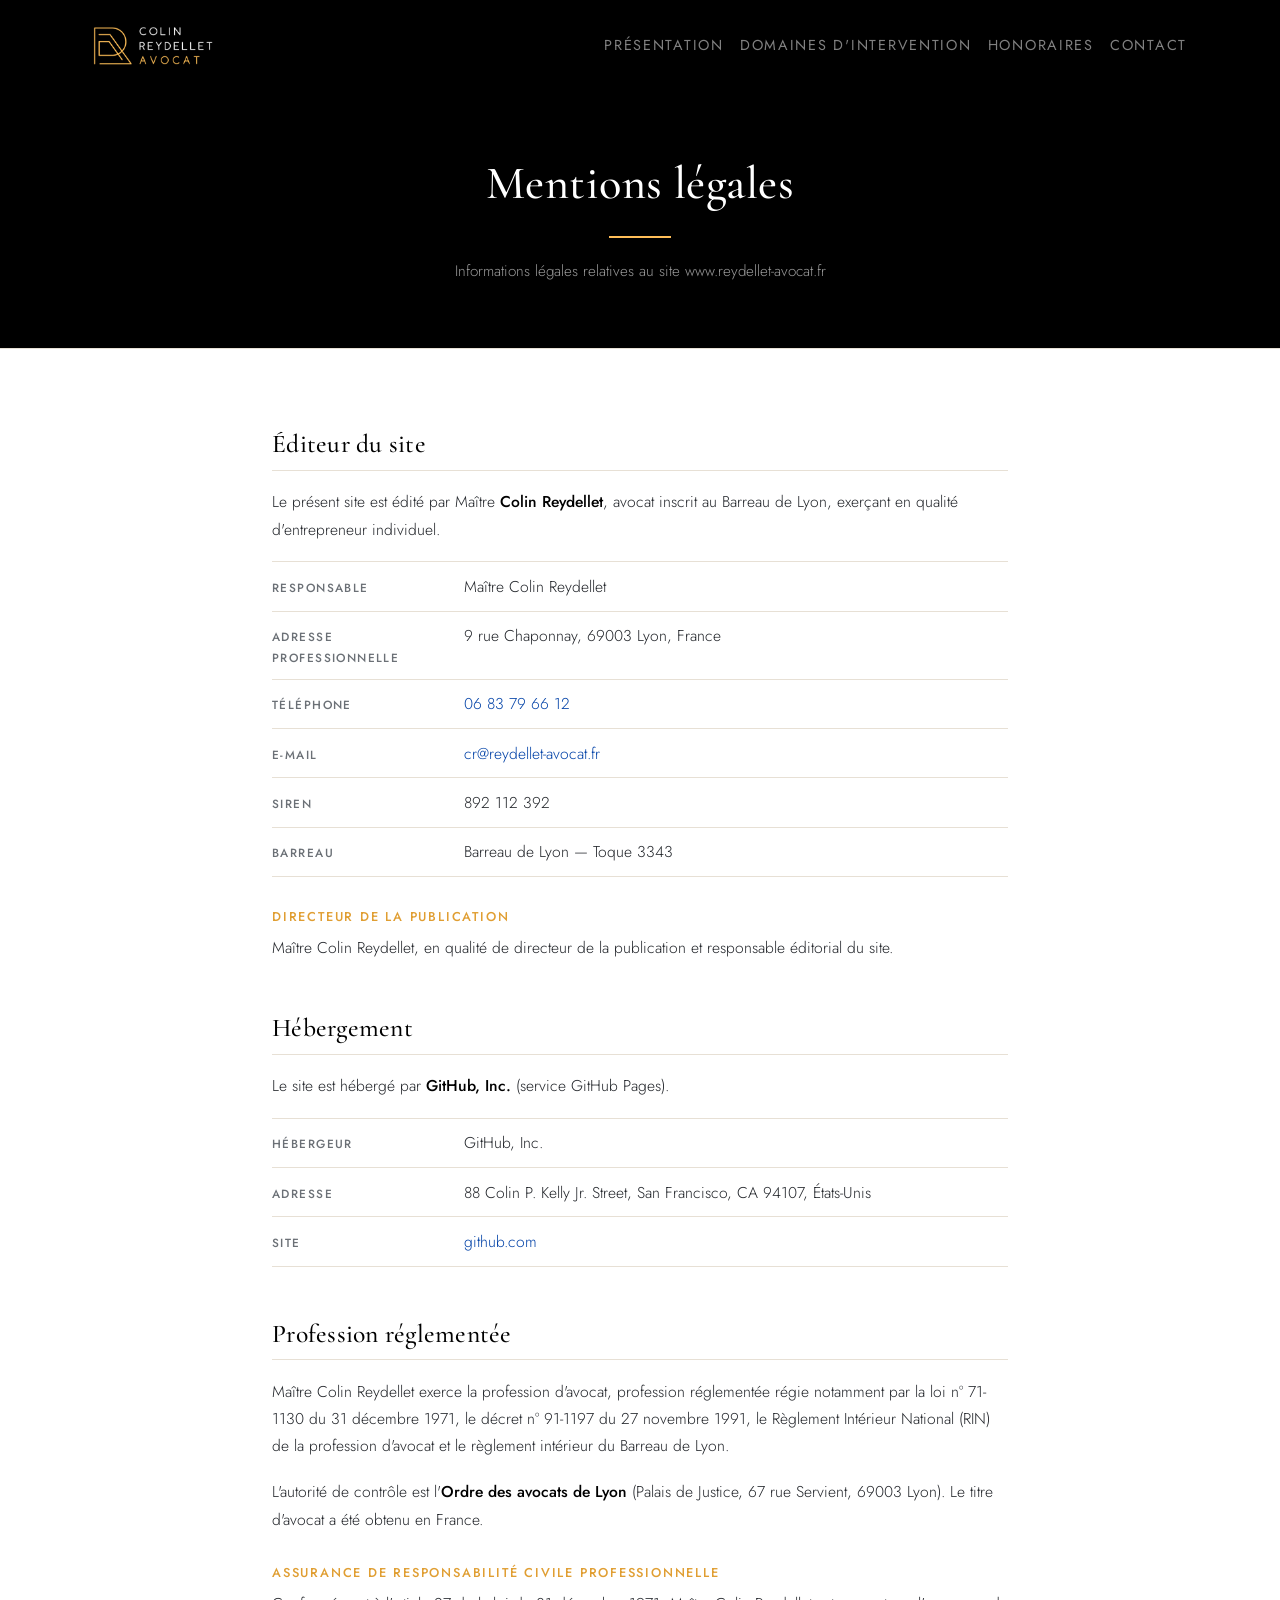
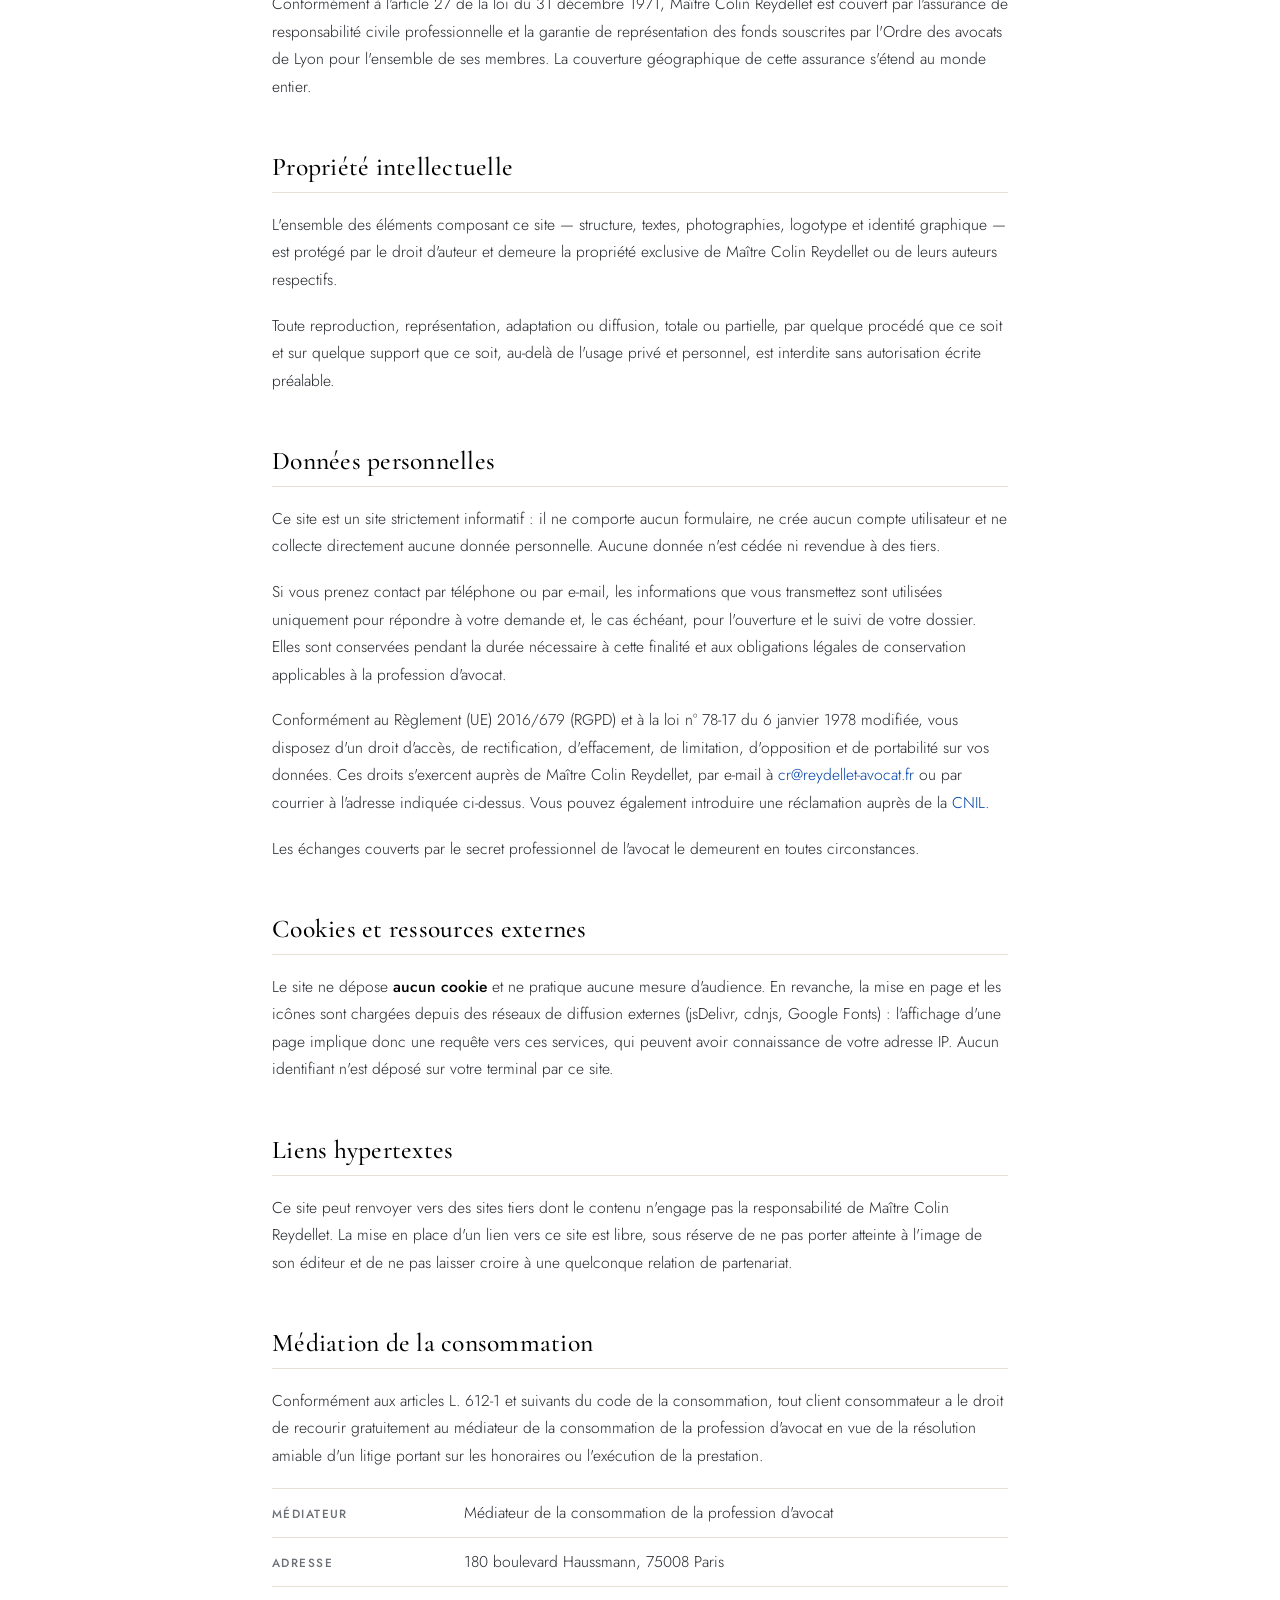
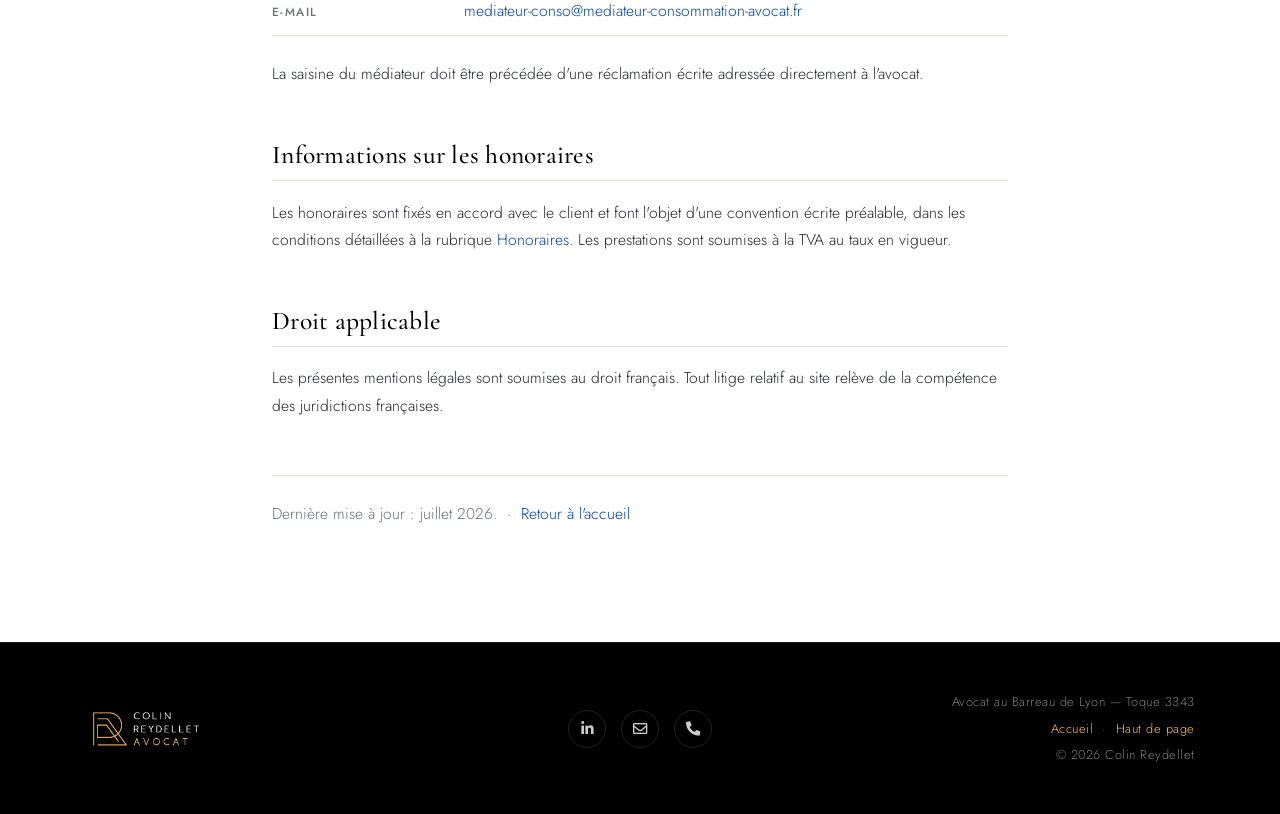
==== mentions-legales.html @ 34eb7589 "init website draft" ====
<!DOCTYPE html>
<html lang="fr">
<head>
  <meta charset="utf-8">
  <meta name="viewport" content="width=device-width, initial-scale=1, shrink-to-fit=no">

  <title>Mentions légales — Colin Reydellet, avocat au Barreau de Lyon</title>
  <meta name="description" content="Mentions légales du site de Maître Colin Reydellet, avocat au Barreau de Lyon : éditeur, hébergeur, propriété intellectuelle, données personnelles et médiation de la consommation.">
  <meta name="author" content="Colin Reydellet">
  <meta name="robots" content="index, follow">
  <link rel="icon" type="image/png" href="img/favicon.png">

  <!-- Bootstrap 4 -->
  <link rel="stylesheet" href="https://cdn.jsdelivr.net/npm/bootstrap@4.6.2/dist/css/bootstrap.min.css"
        integrity="sha384-xOolHFLEh07PJGoPkLv1IbcEPTNtaed2xpHsD9ESMhqIYd0nLMwNLD69Npy4HI+N" crossorigin="anonymous">

  <!-- Icons + fonts -->
  <link rel="stylesheet" href="https://cdnjs.cloudflare.com/ajax/libs/font-awesome/5.15.4/css/all.min.css"
        integrity="sha512-1ycn6IcaQQ40/MKBW2W4Rhis/DbILU74C1vSrLJxCq57o941Ym01SwNsOMqvEBFlcgUa6xLiPY/NS5R+E6ztJQ==" crossorigin="anonymous" referrerpolicy="no-referrer">
  <link rel="preconnect" href="https://fonts.googleapis.com">
  <link rel="preconnect" href="https://fonts.gstatic.com" crossorigin>
  <link href="https://fonts.googleapis.com/css2?family=Cormorant+Garamond:wght@400;500;600&family=Jost:wght@300;400;500;600&display=swap" rel="stylesheet">

  <link rel="stylesheet" href="css/style.css">
</head>

<body id="page-top">

  <!-- ============================= NAVBAR ============================= -->
  <nav class="navbar navbar-expand-lg navbar-dark fixed-top site-nav" id="mainNav">
    <div class="container">

      <a class="navbar-brand" href="index.html">
        <img src="img/logo-full.png" alt="Colin Reydellet, avocat" class="brand-logo">
      </a>

      <button class="navbar-toggler" type="button" data-toggle="collapse" data-target="#navbarLinks"
              aria-controls="navbarLinks" aria-expanded="false" aria-label="Afficher la navigation">
        <span class="navbar-toggler-icon"></span>
      </button>

      <div class="collapse navbar-collapse" id="navbarLinks">
        <ul class="navbar-nav ml-auto">
          <li class="nav-item">
            <a class="nav-link" href="index.html#presentation">Présentation</a>
          </li>
          <li class="nav-item">
            <a class="nav-link" href="index.html#domaines">Domaines d'intervention</a>
          </li>
          <li class="nav-item">
            <a class="nav-link" href="index.html#honoraires">Honoraires</a>
          </li>
          <li class="nav-item">
            <a class="nav-link" href="index.html#contact">Contact</a>
          </li>
        </ul>
      </div>

    </div>
  </nav>

  <!-- ============================ PAGE HEAD ============================ -->
  <header class="page-head">
    <div class="container">
      <h1 class="page-title">Mentions légales</h1>
      <hr class="rule">
      <p class="page-subtitle">
        Informations légales relatives au site www.reydellet-avocat.fr
      </p>
    </div>
  </header>

  <!-- ============================== CONTENU ============================== -->
  <main class="legal section-contact">
    <div class="container">
      <div class="legal-body">

        <h2>Éditeur du site</h2>
        <p>
          Le présent site est édité par Maître <strong>Colin Reydellet</strong>, avocat inscrit
          au Barreau de Lyon, exerçant en qualité d'entrepreneur individuel.
        </p>

        <dl class="legal-facts">
          <div>
            <dt>Responsable</dt>
            <dd>Maître Colin Reydellet</dd>
          </div>
          <div>
            <dt>Adresse professionnelle</dt>
            <dd>9 rue Chaponnay, 69003 Lyon, France</dd>
          </div>
          <div>
            <dt>Téléphone</dt>
            <dd><a href="tel:+33683796612">06 83 79 66 12</a></dd>
          </div>
          <div>
            <dt>E-mail</dt>
            <dd><a href="mailto:cr@reydellet-avocat.fr">cr@reydellet-avocat.fr</a></dd>
          </div>
          <div>
            <dt>SIREN</dt>
            <dd>892 112 392</dd>
          </div>
          <div>
            <dt>Barreau</dt>
            <dd>Barreau de Lyon &mdash; Toque 3343</dd>
          </div>
        </dl>

        <h3>Directeur de la publication</h3>
        <p>
          Maître Colin Reydellet, en qualité de directeur de la publication et responsable
          éditorial du site.
        </p>

        <h2>Hébergement</h2>
        <p>
          Le site est hébergé par <strong>GitHub, Inc.</strong> (service GitHub&nbsp;Pages).
        </p>
        <dl class="legal-facts">
          <div>
            <dt>Hébergeur</dt>
            <dd>GitHub, Inc.</dd>
          </div>
          <div>
            <dt>Adresse</dt>
            <dd>88 Colin P. Kelly Jr. Street, San Francisco, CA 94107, États-Unis</dd>
          </div>
          <div>
            <dt>Site</dt>
            <dd><a href="https://github.com" target="_blank" rel="noopener">github.com</a></dd>
          </div>
        </dl>

        <h2>Profession réglementée</h2>
        <p>
          Maître Colin Reydellet exerce la profession d'avocat, profession réglementée
          régie notamment par la loi n°&nbsp;71-1130 du 31&nbsp;décembre 1971, le décret
          n°&nbsp;91-1197 du 27&nbsp;novembre 1991, le Règlement Intérieur National (RIN)
          de la profession d'avocat et le règlement intérieur du Barreau de Lyon.
        </p>
        <p>
          L'autorité de contrôle est l'<strong>Ordre des avocats de Lyon</strong>
          (Palais de Justice, 67 rue Servient, 69003 Lyon).
          Le titre d'avocat a été obtenu en France.
        </p>

        <h3>Assurance de responsabilité civile professionnelle</h3>
        <p>
          Conformément à l'article 27 de la loi du 31&nbsp;décembre 1971, Maître Colin
          Reydellet est couvert par l'assurance de responsabilité civile professionnelle
          et la garantie de représentation des fonds souscrites par l'Ordre des avocats
          de Lyon pour l'ensemble de ses membres. La couverture géographique de cette
          assurance s'étend au monde entier.
          <!-- TODO: si l'Ordre communique le nom de l'assureur et le numéro de police,
               les ajouter ici (mention usuelle sur les sites d'avocats). -->
        </p>

        <h2>Propriété intellectuelle</h2>
        <p>
          L'ensemble des éléments composant ce site &mdash; structure, textes, photographies,
          logotype et identité graphique &mdash; est protégé par le droit d'auteur et
          demeure la propriété exclusive de Maître Colin Reydellet ou de leurs auteurs
          respectifs.
        </p>
        <p>
          Toute reproduction, représentation, adaptation ou diffusion, totale ou partielle,
          par quelque procédé que ce soit et sur quelque support que ce soit, au-delà de
          l'usage privé et personnel, est interdite sans autorisation écrite préalable.
        </p>

        <h2>Données personnelles</h2>
        <p>
          Ce site est un site strictement informatif : il ne comporte aucun formulaire,
          ne crée aucun compte utilisateur et ne collecte directement aucune donnée
          personnelle. Aucune donnée n'est cédée ni revendue à des tiers.
        </p>
        <p>
          Si vous prenez contact par téléphone ou par e-mail, les informations que vous
          transmettez sont utilisées uniquement pour répondre à votre demande et, le cas
          échéant, pour l'ouverture et le suivi de votre dossier. Elles sont conservées
          pendant la durée nécessaire à cette finalité et aux obligations légales de
          conservation applicables à la profession d'avocat.
        </p>
        <p>
          Conformément au Règlement (UE) 2016/679 (RGPD) et à la loi n°&nbsp;78-17 du
          6&nbsp;janvier 1978 modifiée, vous disposez d'un droit d'accès, de rectification,
          d'effacement, de limitation, d'opposition et de portabilité sur vos données.
          Ces droits s'exercent auprès de Maître Colin Reydellet, par e-mail à
          <a href="mailto:cr@reydellet-avocat.fr">cr@reydellet-avocat.fr</a> ou par
          courrier à l'adresse indiquée ci-dessus. Vous pouvez également introduire une
          réclamation auprès de la
          <a href="https://www.cnil.fr" target="_blank" rel="noopener">CNIL</a>.
        </p>
        <p>
          Les échanges couverts par le secret professionnel de l'avocat le demeurent en
          toutes circonstances.
        </p>

        <h2>Cookies et ressources externes</h2>
        <p>
          Le site ne dépose <strong>aucun cookie</strong> et ne pratique aucune mesure
          d'audience. En revanche, la mise en page et les icônes sont chargées depuis des
          réseaux de diffusion externes (jsDelivr, cdnjs, Google&nbsp;Fonts) : l'affichage
          d'une page implique donc une requête vers ces services, qui peuvent avoir
          connaissance de votre adresse IP. Aucun identifiant n'est déposé sur votre
          terminal par ce site.
        </p>

        <h2>Liens hypertextes</h2>
        <p>
          Ce site peut renvoyer vers des sites tiers dont le contenu n'engage pas la
          responsabilité de Maître Colin Reydellet. La mise en place d'un lien vers ce
          site est libre, sous réserve de ne pas porter atteinte à l'image de son éditeur
          et de ne pas laisser croire à une quelconque relation de partenariat.
        </p>

        <h2>Médiation de la consommation</h2>
        <p>
          Conformément aux articles L.&nbsp;612-1 et suivants du code de la consommation,
          tout client consommateur a le droit de recourir gratuitement au médiateur de la
          consommation de la profession d'avocat en vue de la résolution amiable d'un
          litige portant sur les honoraires ou l'exécution de la prestation.
        </p>
        <dl class="legal-facts">
          <div>
            <dt>Médiateur</dt>
            <dd>Médiateur de la consommation de la profession d'avocat</dd>
          </div>
          <div>
            <dt>Adresse</dt>
            <dd>180 boulevard Haussmann, 75008 Paris</dd>
          </div>
          <div>
            <dt>E-mail</dt>
            <dd>
              <a href="mailto:mediateur-conso@mediateur-consommation-avocat.fr">mediateur-conso@mediateur-consommation-avocat.fr</a>
            </dd>
          </div>
        </dl>
        <p>
          La saisine du médiateur doit être précédée d'une réclamation écrite adressée
          directement à l'avocat.
        </p>

        <h2>Informations sur les honoraires</h2>
        <p>
          Les honoraires sont fixés en accord avec le client et font l'objet d'une
          convention écrite préalable, dans les conditions détaillées à la rubrique
          <a href="index.html#honoraires">Honoraires</a>. Les prestations sont soumises à
          la TVA au taux en vigueur.
        </p>

        <h2>Droit applicable</h2>
        <p>
          Les présentes mentions légales sont soumises au droit français. Tout litige
          relatif au site relève de la compétence des juridictions françaises.
        </p>

        <p class="legal-updated">
          Dernière mise à jour : juillet 2026.
          &nbsp;&middot;&nbsp;
          <a href="index.html">Retour à l'accueil</a>
        </p>

      </div>
    </div>
  </main>

  <!-- =============================== FOOTER =============================== -->
  <footer class="site-footer">
    <div class="container">
      <div class="row align-items-center">

        <div class="col-md-4 mb-4 mb-md-0 text-center text-md-left">
          <a href="index.html"><img src="img/logo-full.png" alt="Colin Reydellet, avocat" class="footer-logo"></a>
        </div>

        <div class="col-md-4 mb-4 mb-md-0 text-center">
          <a href="https://www.linkedin.com/in/colin-reydellet-82795a221/" target="_blank" rel="noopener"
             class="footer-social" aria-label="LinkedIn"><i class="fab fa-linkedin-in"></i></a>
          <a href="mailto:cr@reydellet-avocat.fr" class="footer-social" aria-label="E-mail"><i class="far fa-envelope"></i></a>
          <a href="tel:+33683796612" class="footer-social" aria-label="Téléphone"><i class="fas fa-phone-alt"></i></a>
        </div>

        <div class="col-md-4 text-center text-md-right">
          <p class="footer-meta mb-1">Avocat au Barreau de Lyon &mdash; Toque 3343</p>
          <p class="footer-meta mb-1">
            <a href="index.html">Accueil</a>
            &nbsp;&middot;&nbsp;
            <a href="#page-top">Haut&nbsp;de&nbsp;page</a>
          </p>
          <p class="footer-meta mb-0">&copy; <span id="year">2026</span> Colin Reydellet</p>
        </div>

      </div>
    </div>
  </footer>

  <!-- Scripts -->
  <script src="https://code.jquery.com/jquery-3.6.0.min.js"
          integrity="sha256-/xUj+3OJU5yExlq6GSYGSHk7tPXikynS7ogEvDej/m4=" crossorigin="anonymous"></script>
  <script src="https://cdn.jsdelivr.net/npm/bootstrap@4.6.2/dist/js/bootstrap.bundle.min.js"
          integrity="sha384-Fy6S3B9q64WdZWQUiU+q4/2Lc9npb8tCaSX9FK7E8HnRr0Jz8D6OP9dO5Vg3Q9ct" crossorigin="anonymous"></script>
  <script src="js/main.js"></script>
</body>
</html>
---- css/style.css ----
/* ==========================================================================
   Colin Reydellet — Avocat
   Palette sampled from photo/logo/ :
     gold   #FFBE58  (logo monogram)
     ink    #000000  (logo background)
     white  #FFFFFF  (logo wordmark)
   Complementary accents:
     navy   #0041A7  (alternate logo variant — gold's complementary)
     sand   #FAF7F2  (warm off-white, tinted towards the gold)
   ========================================================================== */

:root {
  --gold:        #FFBE58;
  --gold-dark:   #E09E32;
  --gold-soft:   rgba(255, 190, 88, .16);

  --ink:         #000000;
  --ink-soft:    #101010;
  --ink-line:    rgba(255, 255, 255, .12);

  --navy:        #0041A7;
  --navy-deep:   #041E45;

  --sand:        #FAF7F2;
  --sand-line:   #E7E0D5;

  --text:        #22252A;
  --text-muted:  #6B7076;

  --nav-h:       92px;
  --nav-h-sm:    68px;

  --font-serif:  'Cormorant Garamond', Georgia, 'Times New Roman', serif;
  --font-sans:   'Jost', -apple-system, BlinkMacSystemFont, 'Segoe UI', Helvetica, Arial, sans-serif;
}

/* --------------------------------------------------------------- base ---- */

html {
  scroll-behavior: smooth;
  /* keep anchored sections clear of the fixed navbar */
  scroll-padding-top: var(--nav-h-sm);
}

body {
  font-family: var(--font-sans);
  font-weight: 300;
  font-size: 1.0625rem;
  line-height: 1.75;
  color: var(--text);
  background-color: #fff;
  -webkit-font-smoothing: antialiased;
}

h1, h2, h3, h4, h5 {
  font-family: var(--font-serif);
  font-weight: 500;
  letter-spacing: .01em;
}

p { margin-bottom: 1.15rem; }

a {
  color: var(--navy);
  transition: color .2s ease;
}
a:hover { color: var(--gold-dark); text-decoration: none; }

strong { font-weight: 500; color: var(--ink); }

::selection { background: var(--gold); color: var(--ink); }

/* keyboard focus stays visible everywhere */
a:focus-visible,
button:focus-visible,
input:focus-visible,
select:focus-visible,
textarea:focus-visible {
  outline: 2px solid var(--gold);
  outline-offset: 2px;
}

/* ------------------------------------------------------------- buttons ---- */

.btn {
  font-family: var(--font-sans);
  font-weight: 500;
  font-size: .82rem;
  letter-spacing: .14em;
  text-transform: uppercase;
  border-radius: 0;
  padding: .85rem 2.1rem;
  border-width: 1px;
  transition: all .25s ease;
}

.btn-gold {
  background-color: var(--gold);
  border-color: var(--gold);
  color: var(--ink);
}
.btn-gold:hover,
.btn-gold:focus {
  background-color: var(--gold-dark);
  border-color: var(--gold-dark);
  color: var(--ink);
  transform: translateY(-2px);
}

.btn-ghost {
  border-color: rgba(255, 255, 255, .45);
  color: #fff;
  margin-left: .5rem;
}
.btn-ghost:hover,
.btn-ghost:focus {
  background-color: transparent;
  border-color: var(--gold);
  color: var(--gold);
  transform: translateY(-2px);
}

/* -------------------------------------------------------------- navbar ---- */

.site-nav {
  background-color: var(--ink);
  padding: .5rem 0;
  min-height: var(--nav-h);
  border-bottom: 1px solid transparent;
  transition: min-height .3s ease, background-color .3s ease, border-color .3s ease;
}

.site-nav.nav-shrink {
  min-height: var(--nav-h-sm);
  background-color: rgba(0, 0, 0, .97);
  border-bottom-color: var(--ink-line);
}

.navbar-brand { padding: 0; margin-right: 2rem; }

.brand-logo {
  height: 58px;
  width: auto;
  transition: height .3s ease;
}
.nav-shrink .brand-logo { height: 42px; }

.site-nav .nav-link {
  font-size: .9rem;
  font-weight: 400;
  letter-spacing: .12em;
  text-transform: uppercase;
  color: rgba(255, 255, 255, .82);
  padding: .5rem 1.05rem;
  position: relative;
}

/* gold underline grows from the centre on hover / active section */
.site-nav .nav-link::after {
  content: '';
  position: absolute;
  left: 50%;
  bottom: .15rem;
  width: 0;
  height: 1px;
  background-color: var(--gold);
  transform: translateX(-50%);
  transition: width .3s ease;
}
/* Bootstrap's scrollspy flags the link; older markup flags the item */
.site-nav .nav-link:hover,
.site-nav .nav-link.active,
.site-nav .nav-item.active > .nav-link {
  color: var(--gold);
}
.site-nav .nav-link:hover::after,
.site-nav .nav-link.active::after,
.site-nav .nav-item.active > .nav-link::after {
  width: calc(100% - 2.1rem);
}

.navbar-toggler {
  border-color: var(--ink-line);
  border-radius: 0;
  padding: .4rem .6rem;
}
.navbar-toggler-icon {
  background-image: url("data:image/svg+xml,%3csvg xmlns='http://www.w3.org/2000/svg' width='30' height='30' viewBox='0 0 30 30'%3e%3cpath stroke='%23FFBE58' stroke-linecap='round' stroke-miterlimit='10' stroke-width='2' d='M4 7h22M4 15h22M4 23h22'/%3e%3c/svg%3e");
}

/* ---------------------------------------------------------------- hero ---- */

.hero {
  position: relative;
  background-color: var(--ink);
  padding-top: calc(var(--nav-h) + 4rem);
  padding-bottom: 5rem;
  min-height: 100vh;
  display: flex;
  align-items: center;
  overflow: hidden;
}

/* soft gold glow behind the text block */
.hero::before {
  content: '';
  position: absolute;
  top: -20%;
  left: -10%;
  width: 55%;
  height: 90%;
  background: radial-gradient(circle at 40% 40%, rgba(255, 190, 88, .10), transparent 68%);
  pointer-events: none;
}

.hero-text { position: relative; z-index: 2; }

.hero-mark {
  height: 74px;
  width: auto;
  margin-bottom: 1.75rem;
}

/* same family as the subtitle below it, and as the logo wordmark */
.hero-title {
  font-family: var(--font-sans);
  font-size: clamp(2.4rem, 5.6vw, 4.1rem);
  font-weight: 300;
  letter-spacing: .02em;
  line-height: 1.1;
  color: #fff;
  margin-bottom: .6rem;
}

.hero-subtitle {
  font-family: var(--font-sans);
  font-size: .95rem;
  font-weight: 400;
  letter-spacing: .26em;
  text-transform: uppercase;
  color: var(--gold);
  margin-bottom: 1.5rem;
}

.hero-tagline {
  font-size: 1.05rem;
  color: rgba(255, 255, 255, .72);
  max-width: 32rem;
  margin-bottom: 2.25rem;
}
/* keep each practice area whole when the line wraps */
.hero-tagline .tag { white-space: nowrap; }
.hero-tagline .sep {
  color: var(--gold);
  margin-left: .45rem;
}

/* thin gold frame, offset up-left, with the portrait sitting over it */
.hero-photo-frame {
  position: relative;
  padding: 1.5rem 0 0 1.5rem;
}
.hero-photo-frame::before {
  content: '';
  position: absolute;
  top: 0;
  left: 0;
  right: 1.5rem;
  bottom: 1.5rem;
  border: 1px solid rgba(255, 190, 88, .55);
}
.hero-photo {
  position: relative;
  display: block;
  width: 100%;
  max-height: 74vh;
  object-fit: cover;
  object-position: center 22%;
  filter: grayscale(.25) contrast(1.03);
}

.scroll-cue {
  position: absolute;
  left: 50%;
  bottom: 1.75rem;
  transform: translateX(-50%);
  width: 42px;
  height: 42px;
  line-height: 42px;
  text-align: center;
  color: var(--gold);
  border: 1px solid rgba(255, 190, 88, .4);
  border-radius: 50%;
  animation: cue 2.4s ease-in-out infinite;
}
.scroll-cue:hover { color: var(--ink); background-color: var(--gold); }

@keyframes cue {
  0%, 100% { transform: translate(-50%, 0); }
  50%      { transform: translate(-50%, 8px); }
}

/* ------------------------------------------------------------ sections ---- */

.section { padding: 6.5rem 0; }

.section-light { background-color: var(--sand); }

.section-dark {
  background-color: var(--ink);
  color: rgba(255, 255, 255, .74);
}
.section-dark .section-title { color: #fff; }

.section-contact {
  background-color: #fff;
  border-top: 1px solid var(--sand-line);
}

.section-head {
  max-width: 46rem;
  margin: 0 auto 4rem;
  text-align: center;
}

.eyebrow {
  font-size: .72rem;
  font-weight: 500;
  letter-spacing: .3em;
  text-transform: uppercase;
  color: var(--gold-dark);
  margin-bottom: .75rem;
}
.section-dark .eyebrow { color: var(--gold); }

.section-title {
  font-size: clamp(2rem, 4.2vw, 2.9rem);
  color: var(--ink);
  margin-bottom: 0;
}

.section-lead {
  font-size: 1.075rem;
  color: var(--text-muted);
  margin-bottom: 0;
}
.section-dark .section-lead { color: rgba(255, 255, 255, .68); }

/* the recurring short gold rule */
.rule {
  width: 62px;
  border: 0;
  border-top: 2px solid var(--gold);
  margin: 1.5rem auto;
  opacity: 1;
}
.rule-left { margin-left: 0; margin-right: 0; }

.block-title {
  font-size: 1.5rem;
  color: var(--ink);
  margin-bottom: 1.1rem;
  padding-bottom: .6rem;
  border-bottom: 1px solid var(--sand-line);
}
.section-contact .block-title { border-bottom-color: #ECECEC; }

/* --------------------------------------------------------- présentation ---- */

/* mirror of the hero frame, offset down-left */
.portrait-frame { position: relative; padding: 0 0 1.25rem 1.25rem; }
.portrait-frame::before {
  content: '';
  position: absolute;
  top: 1.25rem;
  left: 0;
  right: 1.25rem;
  bottom: 0;
  border: 1px solid var(--gold);
}
.portrait-img {
  position: relative;
  display: block;
  width: 100%;
  height: 30rem;
  object-fit: cover;
  object-position: 72% center;
}

.timeline {
  list-style: none;
  padding-left: 0;
  margin-bottom: 0;
}
.timeline li {
  display: flex;
  align-items: baseline;
  padding: .7rem 0;
  border-bottom: 1px dashed var(--sand-line);
}
.timeline li:last-child { border-bottom: 0; }

.timeline-year {
  flex: 0 0 8.5rem;
  font-size: .74rem;
  font-weight: 500;
  letter-spacing: .14em;
  text-transform: uppercase;
  color: var(--gold-dark);
}
.timeline-text { flex: 1 1 auto; }

/* -------------------------------------------------------------- domaines ---- */

.domain-card {
  height: 100%;
  padding: 2.5rem 1.75rem;
  background-color: var(--ink-soft);
  border: 1px solid var(--ink-line);
  transition: transform .3s ease, border-color .3s ease, background-color .3s ease;
}
.domain-card:hover {
  transform: translateY(-6px);
  border-color: var(--gold);
  background-color: #151311;
}

.domain-icon {
  display: block;
  font-size: 1.9rem;
  color: var(--gold);
  margin-bottom: 1.25rem;
}

.domain-title {
  font-size: 1.3rem;
  color: #fff;
  margin-bottom: .85rem;
}

.domain-text {
  font-size: .96rem;
  color: rgba(255, 255, 255, .66);
  margin-bottom: 0;
}

.domain-footnote {
  margin: 2.5rem auto 0;
  max-width: 44rem;
  font-size: .96rem;
  color: rgba(255, 255, 255, .6);
}
.domain-footnote a {
  color: var(--gold);
  border-bottom: 1px solid rgba(255, 190, 88, .4);
}
.domain-footnote a:hover { color: #fff; border-bottom-color: #fff; }

/* ------------------------------------------------------------ honoraires ---- */

.fee-card {
  height: 100%;
  padding: 2.5rem 2rem;
  background-color: #fff;
  border: 1px solid var(--sand-line);
  border-top: 3px solid var(--gold);
  transition: box-shadow .3s ease, transform .3s ease;
}
.fee-card:hover {
  transform: translateY(-4px);
  box-shadow: 0 14px 34px rgba(0, 0, 0, .08);
}

.fee-icon {
  display: block;
  font-size: 1.7rem;
  color: var(--gold-dark);
  margin-bottom: 1.1rem;
}

.fee-title {
  font-size: 1.32rem;
  margin-bottom: .8rem;
}

.fee-card p {
  font-size: .96rem;
  color: var(--text-muted);
  margin-bottom: 0;
}

/* the navy band — complementary counterpoint to all the gold */
.fee-notes {
  margin-top: 2.5rem;
  padding: 2.75rem 2.5rem 1.5rem;
  background-color: var(--navy-deep);
  color: rgba(255, 255, 255, .75);
}
.notes-title {
  font-size: 1.15rem;
  color: #fff;
  margin-bottom: .75rem;
}
.notes-title i {
  color: var(--gold);
  margin-right: .5rem;
  font-size: .95rem;
}
.fee-notes p { font-size: .96rem; }

/* --------------------------------------------------------------- contact ---- */

/* three ways to get in touch, each ending in one tappable action */
.contact-card {
  height: 100%;
  display: flex;
  flex-direction: column;
  align-items: center;
  text-align: center;
  padding: 2.75rem 1.75rem 2.25rem;
  background-color: #fff;
  border: 1px solid var(--sand-line);
  transition: box-shadow .3s ease, transform .3s ease, border-color .3s ease;
}
.contact-card:hover {
  transform: translateY(-4px);
  border-color: var(--gold);
  box-shadow: 0 14px 34px rgba(0, 0, 0, .07);
}

.contact-card-icon {
  display: block;
  width: 58px;
  height: 58px;
  line-height: 56px;
  margin-bottom: 1.25rem;
  font-size: 1.35rem;
  color: var(--gold-dark);
  border: 1px solid var(--gold);
  border-radius: 50%;
}

.contact-card-title {
  font-size: 1.05rem;
  font-family: var(--font-sans);
  font-weight: 500;
  letter-spacing: .16em;
  text-transform: uppercase;
  color: var(--text-muted);
  margin-bottom: 1rem;
}

/* sans, not the display serif: phone numbers and e-mail addresses need
   lining figures and an unambiguous @ / hyphen */
.contact-card-value {
  font-family: var(--font-sans);
  font-size: 1.2rem;
  font-weight: 400;
  line-height: 1.45;
  margin-bottom: .5rem;
  /* long e-mail addresses must not push the card wider */
  overflow-wrap: break-word;
  word-break: break-word;
  max-width: 100%;
}
.contact-card-value a { color: var(--ink); }
.contact-card-value a:hover { color: var(--gold-dark); }
.contact-card-address {
  font-size: 1.05rem;
  font-weight: 300;
  color: var(--text);
}

.contact-card-note {
  font-size: .88rem;
  color: var(--text-muted);
  /* push the button to the bottom so all three line up */
  margin-bottom: auto;
  padding-bottom: 1.75rem;
}

.btn-sm-cta {
  padding: .7rem 1.6rem;
  font-size: .76rem;
}

/* the navy band, echoing the one under Honoraires */
.contact-notes {
  margin-top: 1.5rem;
  padding: 2.75rem 2.5rem 2.25rem;
  background-color: var(--navy-deep);
  color: rgba(255, 255, 255, .75);
}
.contact-notes p { font-size: .96rem; }
.contact-notes-meta {
  font-size: .85rem !important;
  letter-spacing: .04em;
  color: rgba(255, 255, 255, .55);
}
.contact-notes-meta a { color: var(--gold); }
.contact-notes-meta a:hover { color: #fff; }

.contact-legal {
  margin: 2rem auto 0;
  max-width: 44rem;
  text-align: center;
  font-size: .82rem;
  line-height: 1.6;
  color: var(--text-muted);
}

/* ---------------------------------------------------- legal notice page ---- */

/* compact dark banner standing in for the home page's hero */
.page-head {
  background-color: var(--ink);
  padding: calc(var(--nav-h) + 4rem) 0 4rem;
  text-align: center;
}
.page-title {
  font-size: clamp(2rem, 4.2vw, 2.9rem);
  color: #fff;
  margin-bottom: 0;
}
.page-head .rule { margin-bottom: 1.25rem; }
.page-head .page-subtitle {
  font-size: .95rem;
  color: rgba(255, 255, 255, .6);
  margin-bottom: 0;
}

.legal { padding: 5rem 0 6rem; }

.legal-body {
  max-width: 46rem;
  margin: 0 auto;
}

.legal-body h2 {
  font-size: 1.6rem;
  color: var(--ink);
  margin: 3.25rem 0 1.1rem;
  padding-bottom: .6rem;
  border-bottom: 1px solid var(--sand-line);
}
.legal-body h2:first-child { margin-top: 0; }

.legal-body h3 {
  font-family: var(--font-sans);
  font-size: .8rem;
  font-weight: 500;
  letter-spacing: .14em;
  text-transform: uppercase;
  color: var(--gold-dark);
  margin: 2rem 0 .6rem;
}

.legal-body p,
.legal-body li { font-size: .98rem; }
.legal-body ul { padding-left: 1.15rem; }
.legal-body li { margin-bottom: .4rem; }

/* label / value pairs for the publisher and host blocks */
.legal-facts {
  margin: 0 0 1.5rem;
  border-top: 1px solid var(--sand-line);
}
.legal-facts > div {
  display: flex;
  align-items: baseline;
  padding: .65rem 0;
  border-bottom: 1px solid var(--sand-line);
}
.legal-facts dt {
  flex: 0 0 12rem;
  font-family: var(--font-sans);
  font-size: .74rem;
  font-weight: 500;
  letter-spacing: .12em;
  text-transform: uppercase;
  color: var(--text-muted);
}
.legal-facts dd {
  flex: 1 1 auto;
  margin-bottom: 0;
  font-size: .98rem;
  overflow-wrap: break-word;
}

.legal-updated {
  margin-top: 3.5rem;
  padding-top: 1.5rem;
  border-top: 1px solid var(--sand-line);
  font-size: .85rem;
  color: var(--text-muted);
}

/* ---------------------------------------------------------------- footer ---- */

.site-footer {
  background-color: var(--ink);
  padding: 3rem 0;
  border-top: 1px solid var(--ink-line);
}

.footer-logo { height: 52px; width: auto; }

.footer-social {
  display: inline-block;
  width: 38px;
  height: 38px;
  line-height: 36px;
  margin: 0 .3rem;
  text-align: center;
  font-size: .9rem;
  color: rgba(255, 255, 255, .8);
  border: 1px solid var(--ink-line);
  border-radius: 50%;
  transition: all .25s ease;
}
.footer-social:hover {
  color: var(--ink);
  background-color: var(--gold);
  border-color: var(--gold);
}

.footer-meta {
  font-size: .8rem;
  letter-spacing: .04em;
  color: rgba(255, 255, 255, .5);
}
.footer-meta a { color: var(--gold); }
.footer-meta a:hover { color: #fff; }

/* ------------------------------------------------------------ responsive ---- */

@media (max-width: 991.98px) {
  .site-nav,
  .site-nav.nav-shrink { min-height: var(--nav-h-sm); }

  .brand-logo,
  .nav-shrink .brand-logo { height: 40px; }

  /* the collapsed menu becomes a solid panel */
  #navbarLinks {
    background-color: var(--ink);
    margin: .5rem -15px -0.5rem;
    padding: .5rem 15px 1rem;
    border-top: 1px solid var(--ink-line);
  }
  .site-nav .nav-link { padding: .7rem 0; }
  .site-nav .nav-link::after { left: 0; transform: none; }
  .site-nav .nav-link:hover::after,
  .site-nav .nav-item.active > .nav-link::after { width: 2rem; }

  .hero {
    min-height: 0;
    padding-top: calc(var(--nav-h-sm) + 4.5rem);
    padding-bottom: 6.5rem;
    text-align: center;
  }
  .hero::before { width: 100%; left: 0; }
  .rule-left { margin-left: auto; margin-right: auto; }
  .hero-tagline { margin-left: auto; margin-right: auto; }

  .section { padding: 4.5rem 0; }
  .section-head { margin-bottom: 3rem; }

  .portrait-img { height: 26rem; }
  .fee-notes,
  .contact-notes { padding: 2.25rem 1.5rem 1.5rem; }

  .page-head { padding: calc(var(--nav-h-sm) + 3rem) 0 3rem; }
  .legal { padding: 3.5rem 0 4rem; }
}

@media (max-width: 575.98px) {
  body { font-size: 1rem; }

  .hero-mark { height: 58px; }
  .hero-tagline { font-size: 1rem; }
  .hero-tagline .sep { margin-left: .3rem; }

  .btn { display: block; width: 100%; }
  .btn-ghost { margin-left: 0; }

  .timeline li { flex-direction: column; }
  .timeline-year { flex-basis: auto; margin-bottom: .15rem; }

  .domain-card { padding: 2rem 1.5rem; }
  .portrait-frame { padding-left: .75rem; }
  .portrait-img { height: 22rem; }

  .legal-facts > div { flex-direction: column; }
  .legal-facts dt { flex-basis: auto; margin-bottom: .2rem; }
}

/* respect the OS "reduce motion" setting */
@media (prefers-reduced-motion: reduce) {
  html { scroll-behavior: auto; }
  *, *::before, *::after {
    animation-duration: .001ms !important;
    animation-iteration-count: 1 !important;
    transition-duration: .001ms !important;
  }
  .domain-card:hover, .fee-card:hover, .contact-card:hover, .btn:hover { transform: none; }
}

/* print — drop the dark chrome, keep the content readable */
@media print {
  .site-nav, .scroll-cue, .site-footer, .btn { display: none !important; }
  .hero, .section-dark { background: #fff !important; color: #000 !important; }
  .hero-title, .section-title, .domain-title { color: #000 !important; }
  .domain-card { border-color: #ccc; background: #fff !important; }
  .domain-text, .section-dark { color: #333 !important; }
  /* the navy bands cost a lot of ink and carry plain text anyway */
  .fee-notes, .contact-notes { background: #fff !important; color: #333 !important; padding-left: 0; }
  .notes-title { color: #000 !important; }
}
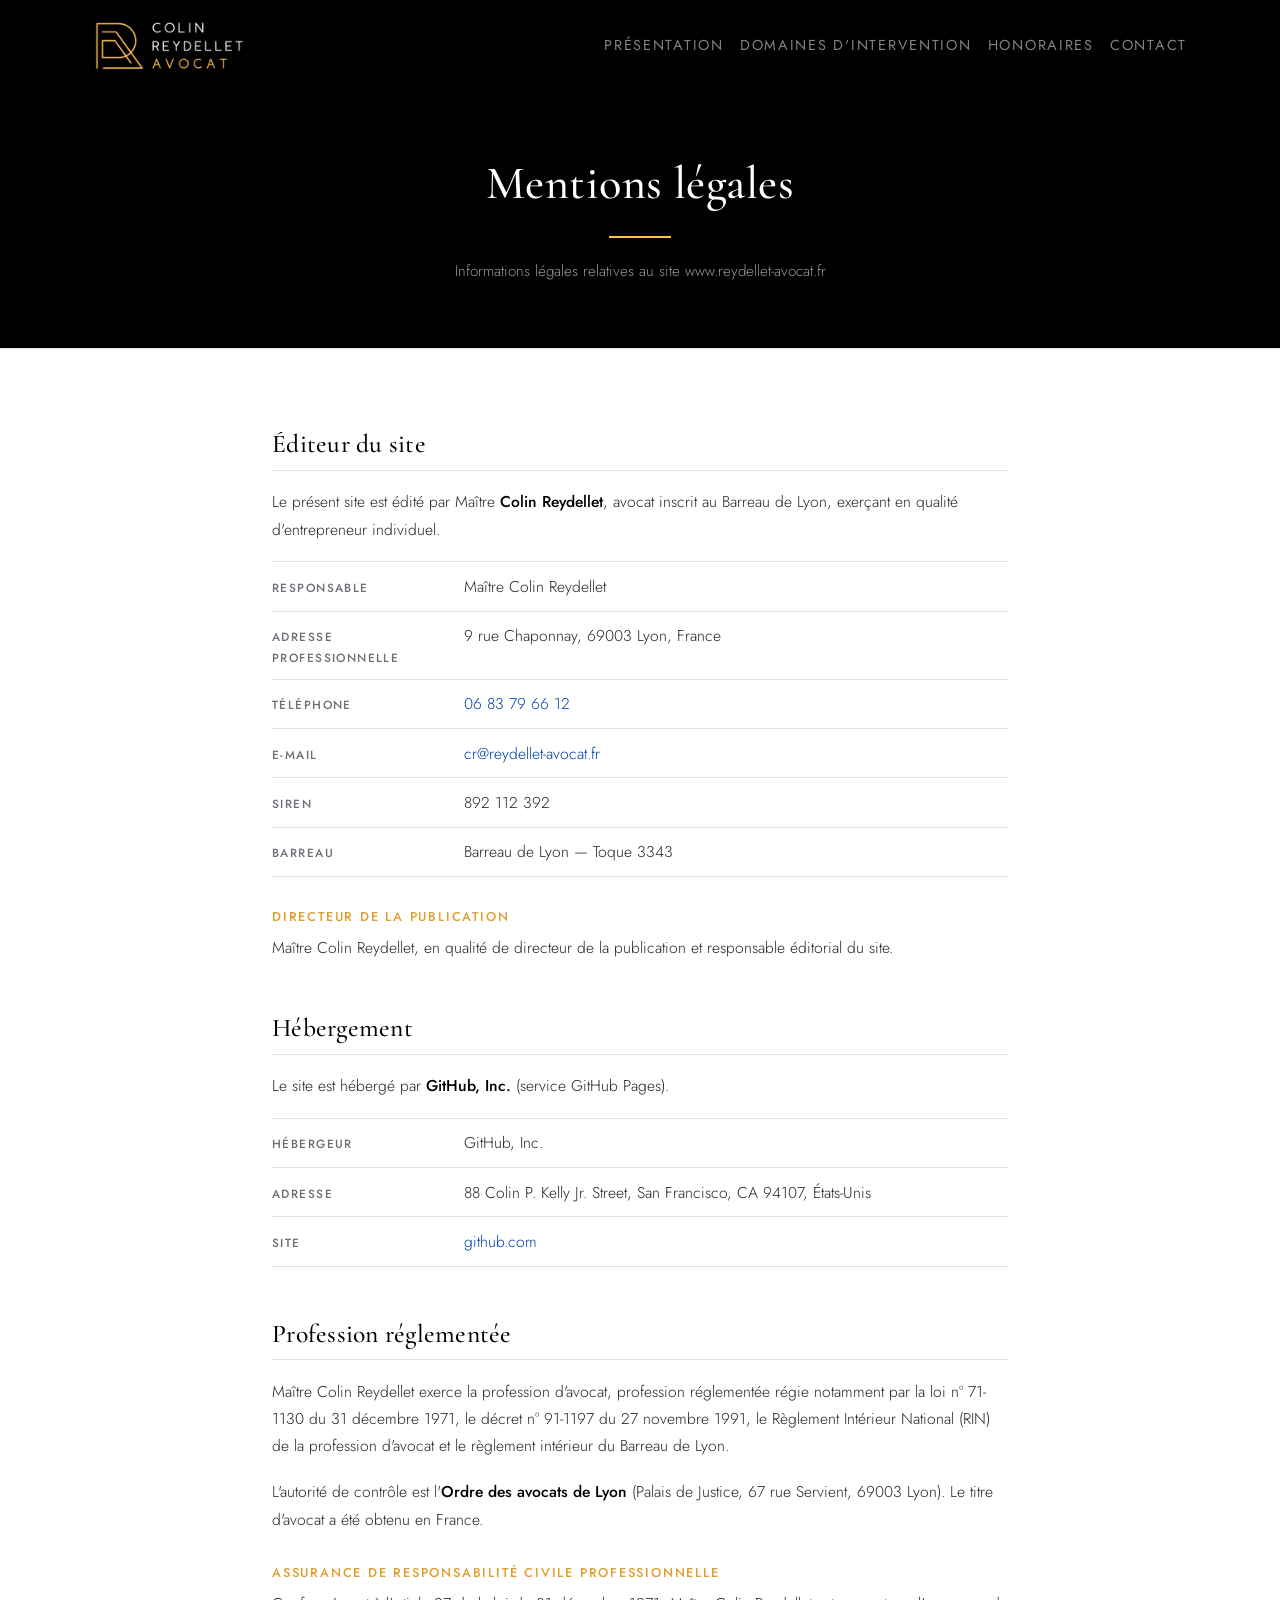
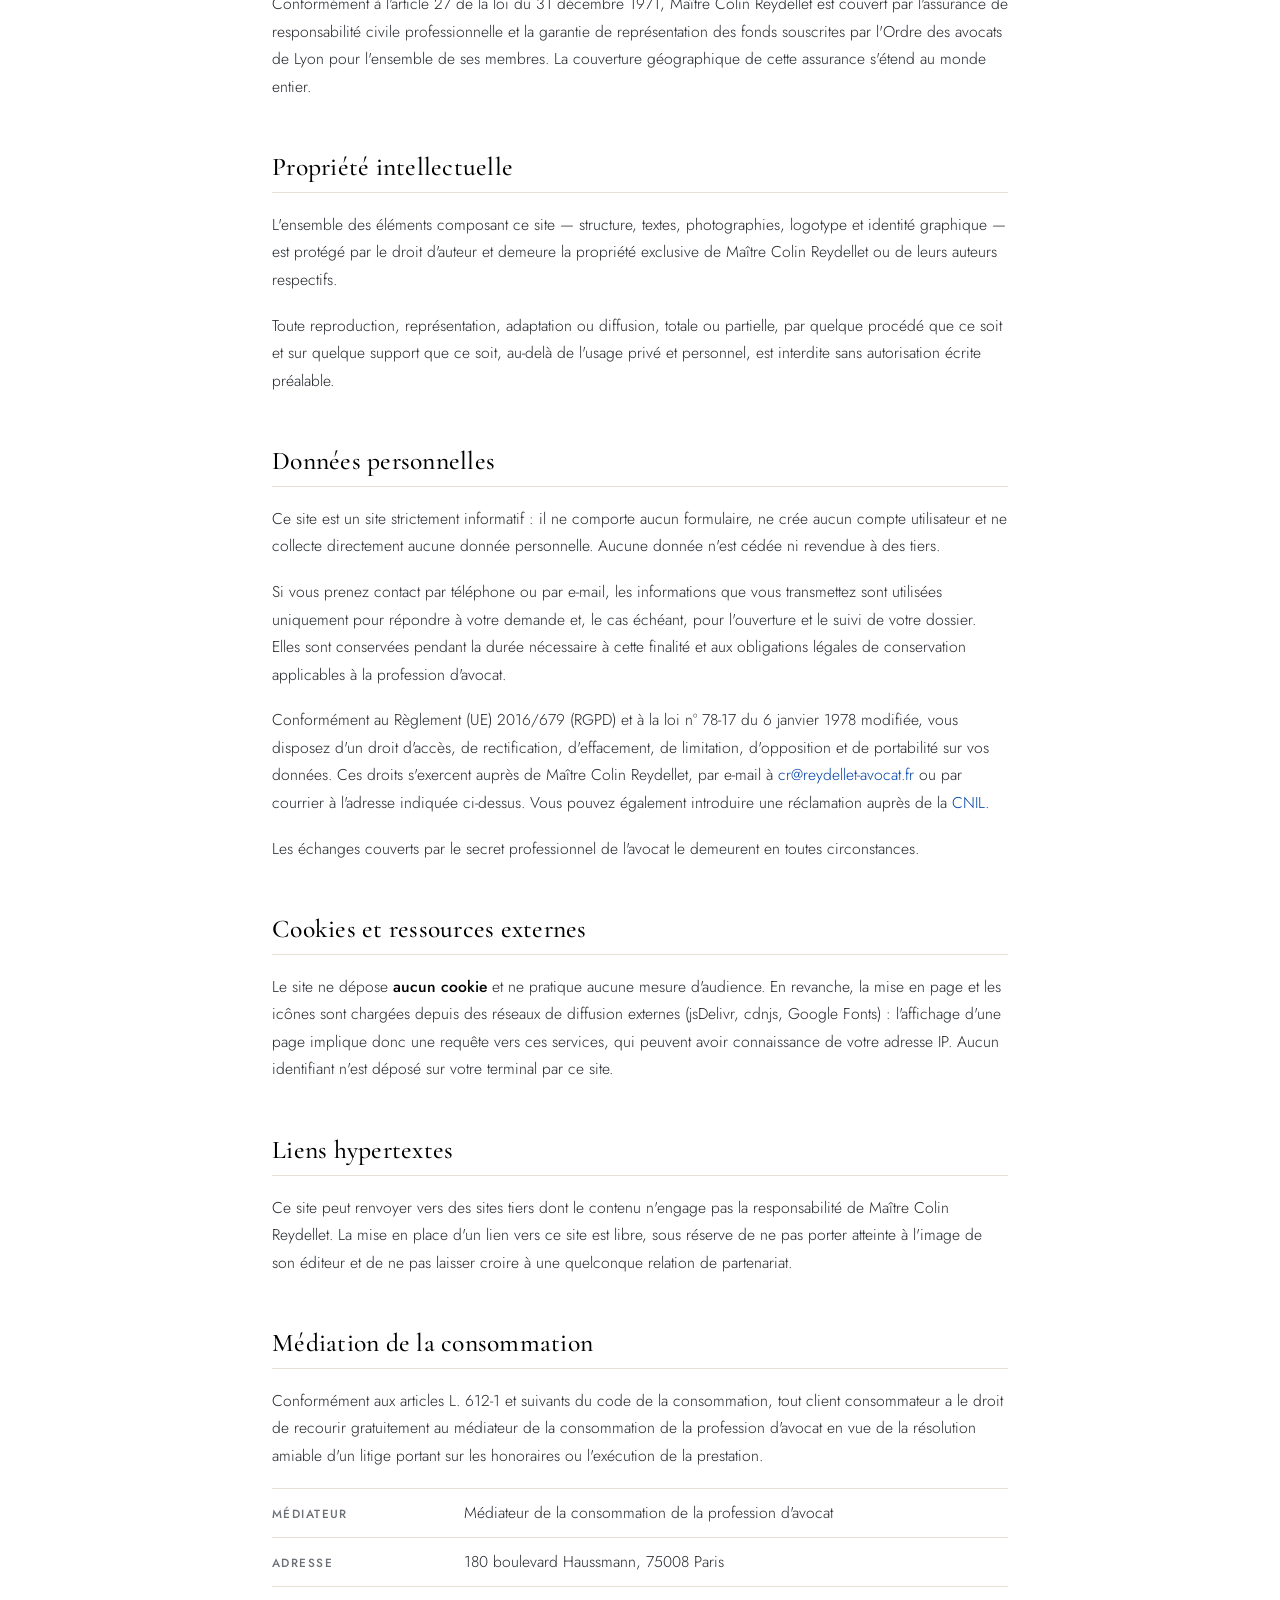
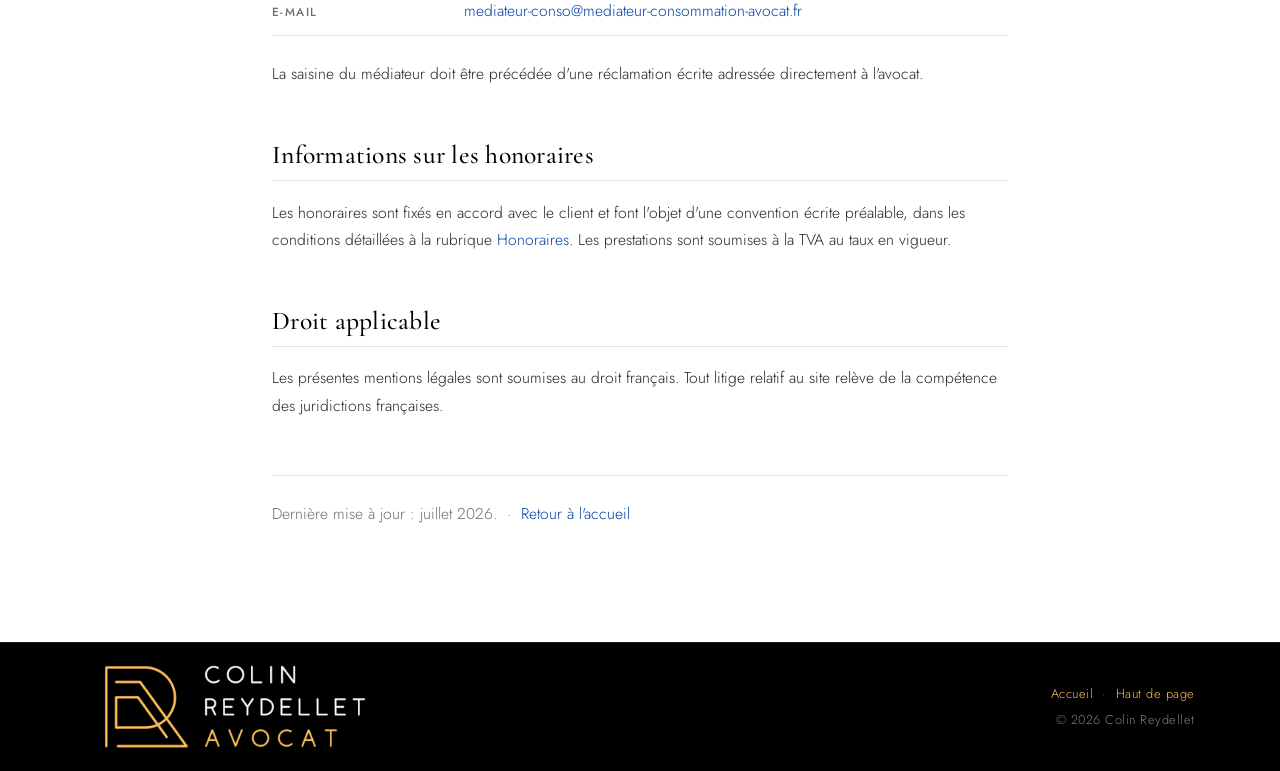
==== commit 3025e1c1: "Épurer le bandeau de pied de page et recentrer les icônes de contact Pied de page : le logo passe à " ====
--- a/mentions-legales.html
+++ b/mentions-legales.html
@@ -273,19 +273,11 @@
     <div class="container">
       <div class="row align-items-center">
 
-        <div class="col-md-4 mb-4 mb-md-0 text-center text-md-left">
+        <div class="col-md-6 mb-4 mb-md-0 text-center text-md-left">
           <a href="index.html"><img src="img/logo-full.png" alt="Colin Reydellet, avocat" class="footer-logo"></a>
         </div>
 
-        <div class="col-md-4 mb-4 mb-md-0 text-center">
-          <a href="https://www.linkedin.com/in/colin-reydellet-82795a221/" target="_blank" rel="noopener"
-             class="footer-social" aria-label="LinkedIn"><i class="fab fa-linkedin-in"></i></a>
-          <a href="mailto:cr@reydellet-avocat.fr" class="footer-social" aria-label="E-mail"><i class="far fa-envelope"></i></a>
-          <a href="tel:+33683796612" class="footer-social" aria-label="Téléphone"><i class="fas fa-phone-alt"></i></a>
-        </div>
-
-        <div class="col-md-4 text-center text-md-right">
-          <p class="footer-meta mb-1">Avocat au Barreau de Lyon &mdash; Toque 3343</p>
+        <div class="col-md-6 text-center text-md-right">
           <p class="footer-meta mb-1">
             <a href="index.html">Accueil</a>
             &nbsp;&middot;&nbsp;
--- a/css/style.css
+++ b/css/style.css
@@ -139,11 +139,11 @@
 .navbar-brand { padding: 0; margin-right: 2rem; }
 
 .brand-logo {
-  height: 58px;
+  height: 72px;
   width: auto;
   transition: height .3s ease;
 }
-.nav-shrink .brand-logo { height: 42px; }
+.nav-shrink .brand-logo { height: 52px; }
 
 .site-nav .nav-link {
   font-size: .9rem;
@@ -179,6 +179,27 @@
   width: calc(100% - 2.1rem);
 }
 
+/* gold LinkedIn badge sitting after the last nav link */
+.nav-social {
+  display: flex;
+  align-items: center;
+  width: 34px;
+  height: 34px;
+  margin-left: 1.05rem;
+  justify-content: center;
+  font-size: .95rem;
+  color: var(--gold);
+  background-color: var(--ink);
+  border: 1px solid var(--gold);
+  border-radius: 50%;
+  transition: color .25s ease, background-color .25s ease;
+}
+.nav-social:hover,
+.nav-social:focus {
+  color: var(--ink);
+  background-color: var(--gold);
+}
+
 .navbar-toggler {
   border-color: var(--ink-line);
   border-radius: 0;
@@ -224,7 +245,7 @@
 /* same family as the subtitle below it, and as the logo wordmark */
 .hero-title {
   font-family: var(--font-sans);
-  font-size: clamp(2.4rem, 5.6vw, 4.1rem);
+  font-size: clamp(2.4rem, 5.6vw, 3.5rem);
   font-weight: 300;
   letter-spacing: .02em;
   line-height: 1.1;
@@ -243,7 +264,9 @@
 }
 
 .hero-tagline {
-  font-size: 1.05rem;
+  /* lowercase, so a touch larger than .hero-subtitle to read at the same level */
+  font-size: 1.35rem;
+  line-height: 1.5;
   color: rgba(255, 255, 255, .72);
   max-width: 32rem;
   margin-bottom: 2.25rem;
@@ -368,11 +391,11 @@
 /* --------------------------------------------------------- présentation ---- */
 
 /* mirror of the hero frame, offset down-left */
-.portrait-frame { position: relative; padding: 0 0 1.25rem 1.25rem; }
+.portrait-frame { position: relative; padding: .35rem 0 1.25rem 1.25rem; }
 .portrait-frame::before {
   content: '';
   position: absolute;
-  top: 1.25rem;
+  top: 1.6rem;
   left: 0;
   right: 1.25rem;
   bottom: 0;
@@ -409,6 +432,16 @@
   color: var(--gold-dark);
 }
 .timeline-text { flex: 1 1 auto; }
+/* links stay in the body colour, marked by a thin gold underline */
+.timeline-text a {
+  color: inherit;
+  border-bottom: 1px solid var(--gold);
+}
+.timeline-text a:hover,
+.timeline-text a:focus {
+  color: var(--gold-dark);
+  border-bottom-color: var(--gold-dark);
+}
 
 /* -------------------------------------------------------------- domaines ---- */
 
@@ -528,17 +561,21 @@
   box-shadow: 0 14px 34px rgba(0, 0, 0, .07);
 }
 
+/* flex centring, so each glyph sits dead centre whatever its own metrics */
 .contact-card-icon {
-  display: block;
+  display: flex;
+  align-items: center;
+  justify-content: center;
   width: 58px;
   height: 58px;
-  line-height: 56px;
+  line-height: 1;
   margin-bottom: 1.25rem;
   font-size: 1.35rem;
   color: var(--gold-dark);
   border: 1px solid var(--gold);
   border-radius: 50%;
 }
+.contact-card-icon > i { display: block; }
 
 .contact-card-title {
   font-size: 1.05rem;
@@ -699,11 +736,21 @@
 
 .site-footer {
   background-color: var(--ink);
-  padding: 3rem 0;
+  /* no vertical padding: the logo alone sets the height of the band */
+  padding: 0;
   border-top: 1px solid var(--ink-line);
 }
 
-.footer-logo { height: 52px; width: auto; }
+.footer-logo {
+  display: block;
+  height: 128px;
+  width: auto;
+}
+/* the logo is a block, so text-align cannot centre it when the footer stacks */
+@media (max-width: 767.98px) {
+  .site-footer { padding: 2.25rem 0; }
+  .footer-logo { height: 84px; margin: 0 auto; }
+}
 
 .footer-social {
   display: inline-block;
@@ -739,7 +786,7 @@
   .site-nav.nav-shrink { min-height: var(--nav-h-sm); }
 
   .brand-logo,
-  .nav-shrink .brand-logo { height: 40px; }
+  .nav-shrink .brand-logo { height: 48px; }
 
   /* the collapsed menu becomes a solid panel */
   #navbarLinks {
@@ -753,6 +800,9 @@
   .site-nav .nav-link:hover::after,
   .site-nav .nav-item.active > .nav-link::after { width: 2rem; }
 
+  /* in the collapsed panel the badge lines up with the links */
+  .nav-social { margin: .7rem 0 .3rem; }
+
   .hero {
     min-height: 0;
     padding-top: calc(var(--nav-h-sm) + 4.5rem);
@@ -778,7 +828,7 @@
   body { font-size: 1rem; }
 
   .hero-mark { height: 58px; }
-  .hero-tagline { font-size: 1rem; }
+  .hero-tagline { font-size: 1.2rem; }
   .hero-tagline .sep { margin-left: .3rem; }
 
   .btn { display: block; width: 100%; }
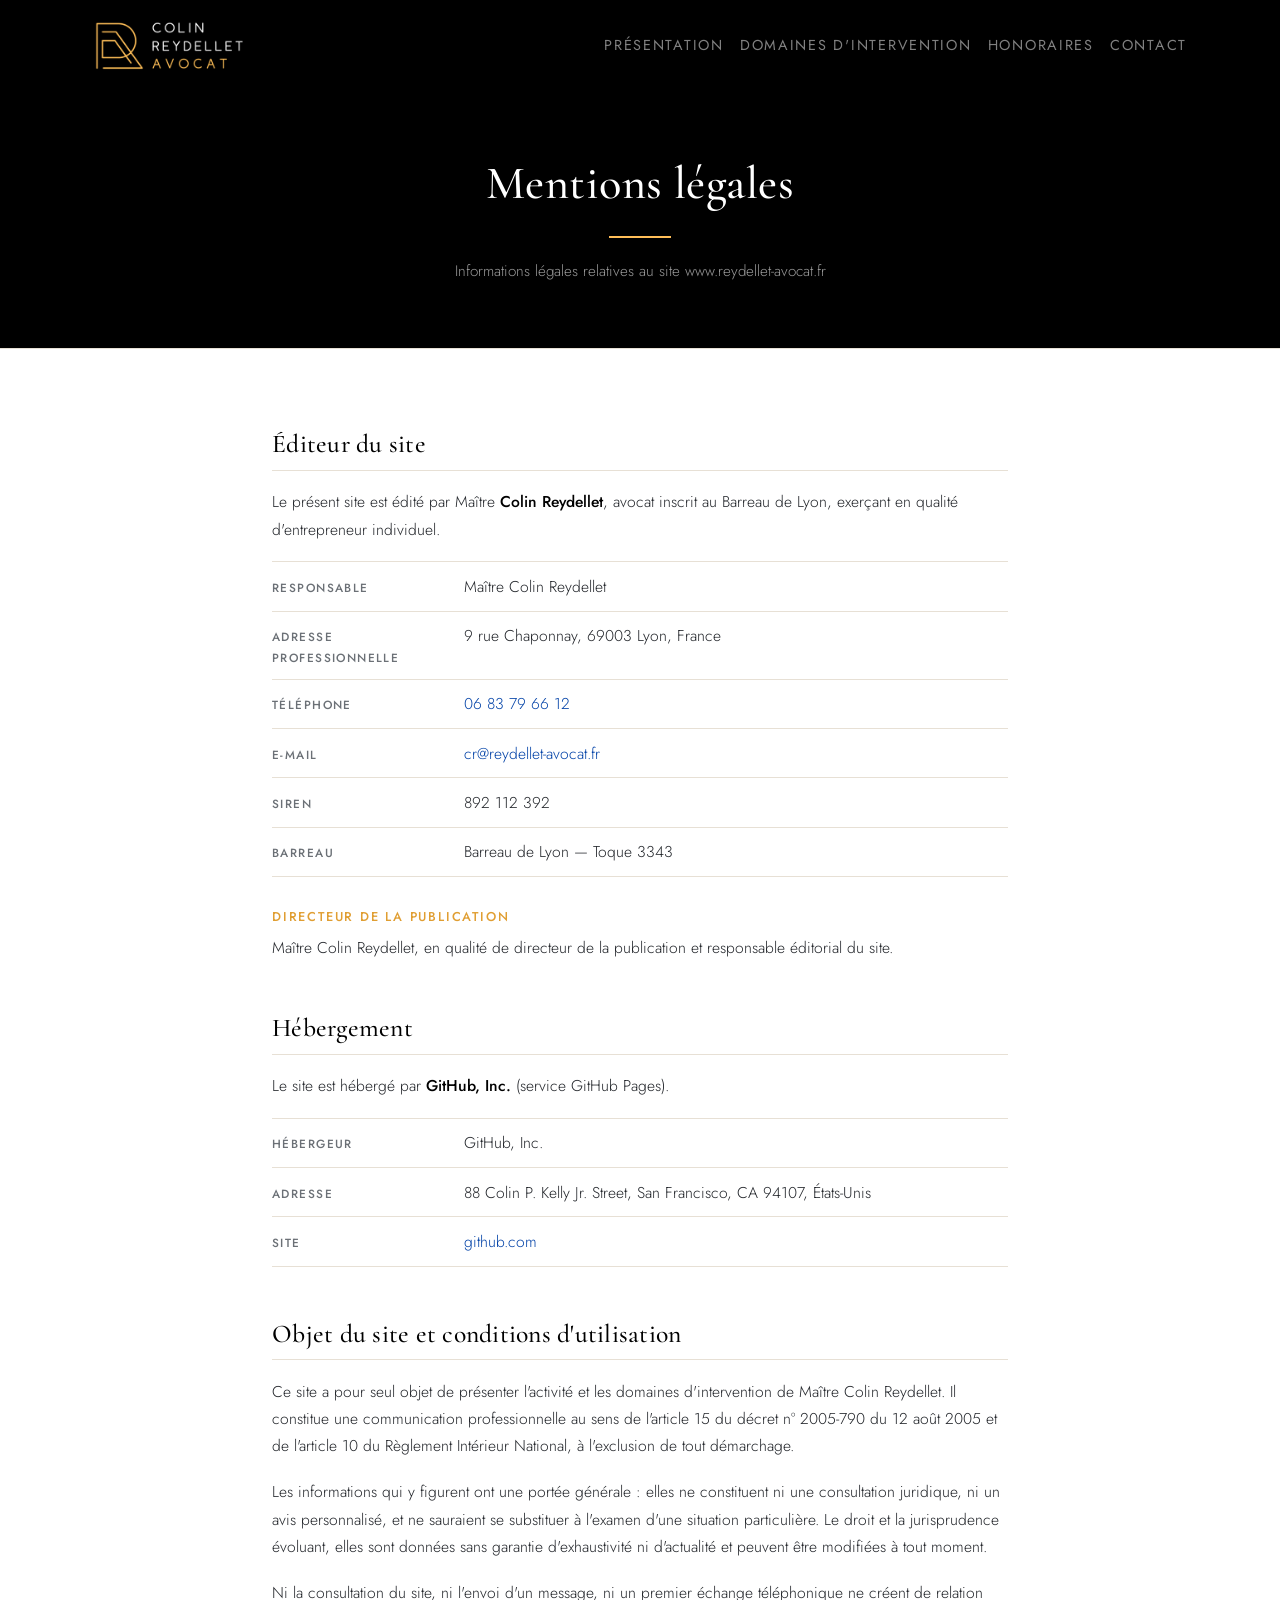
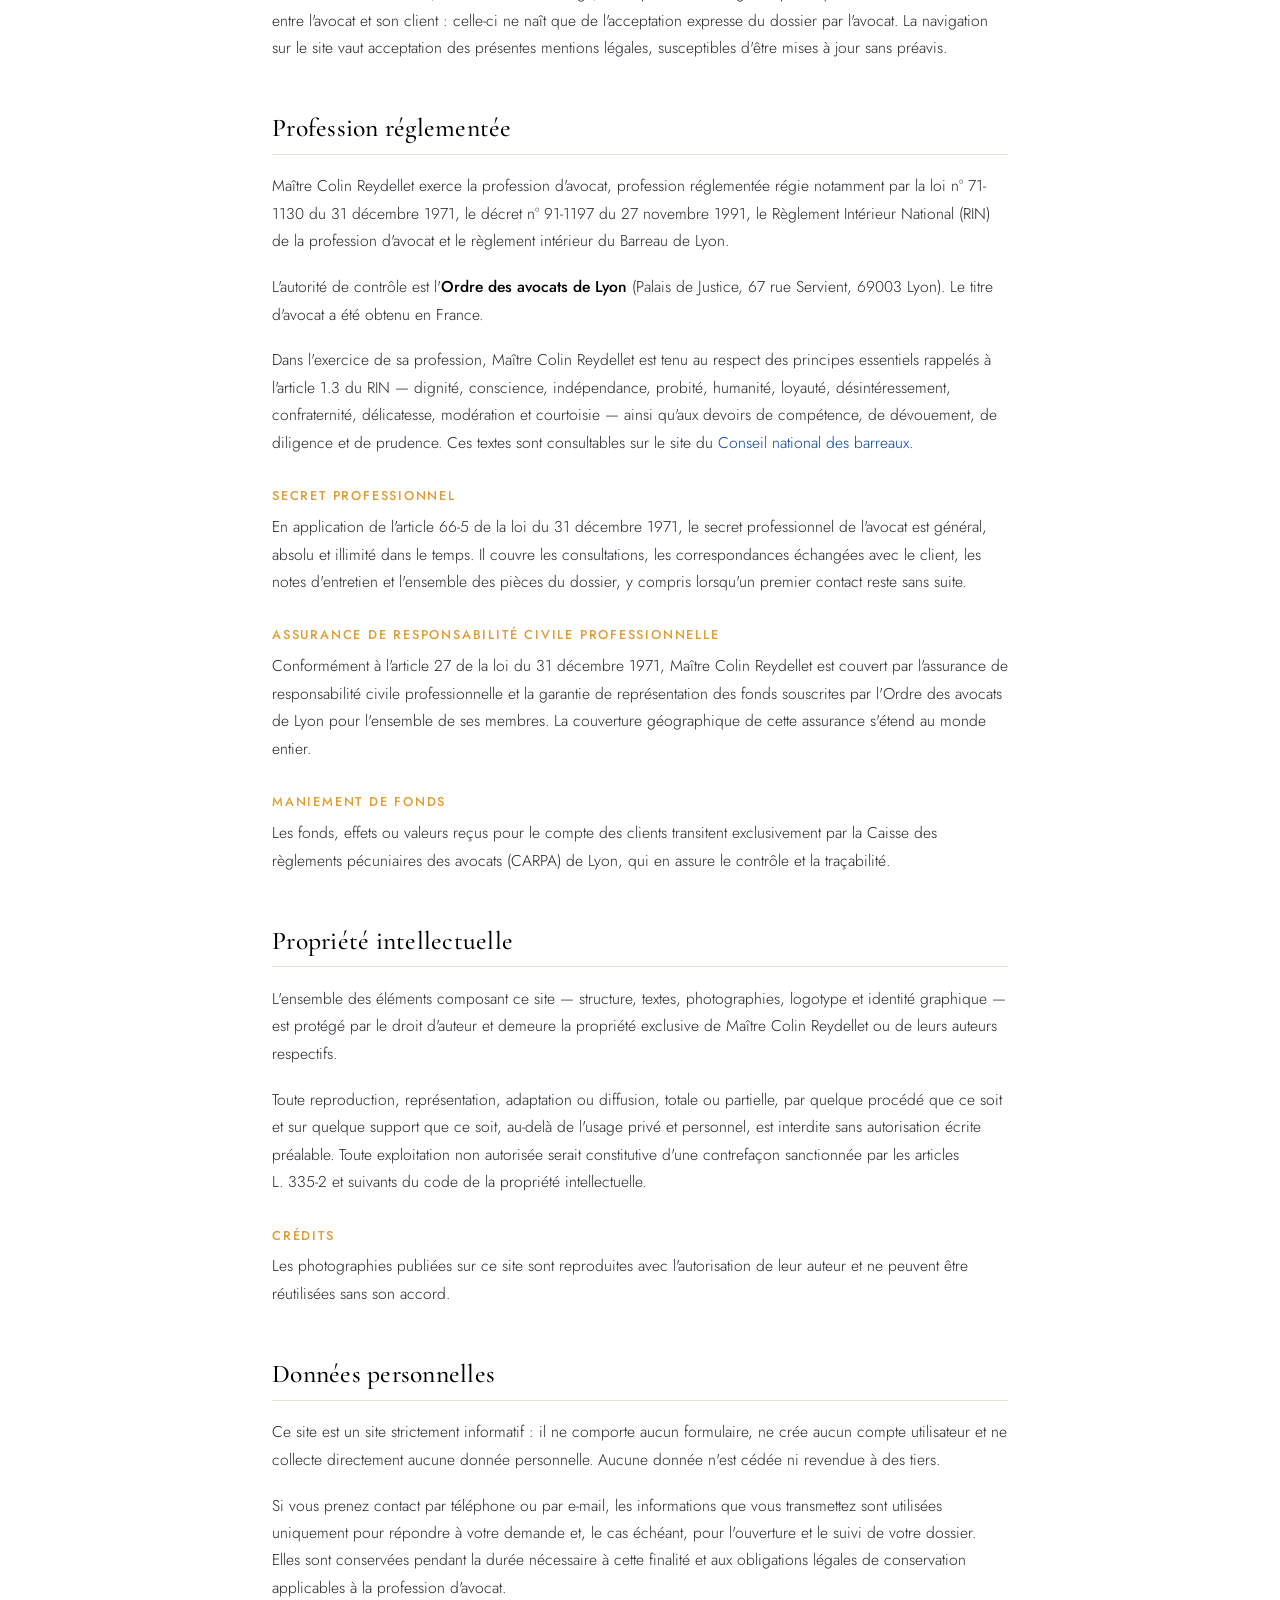
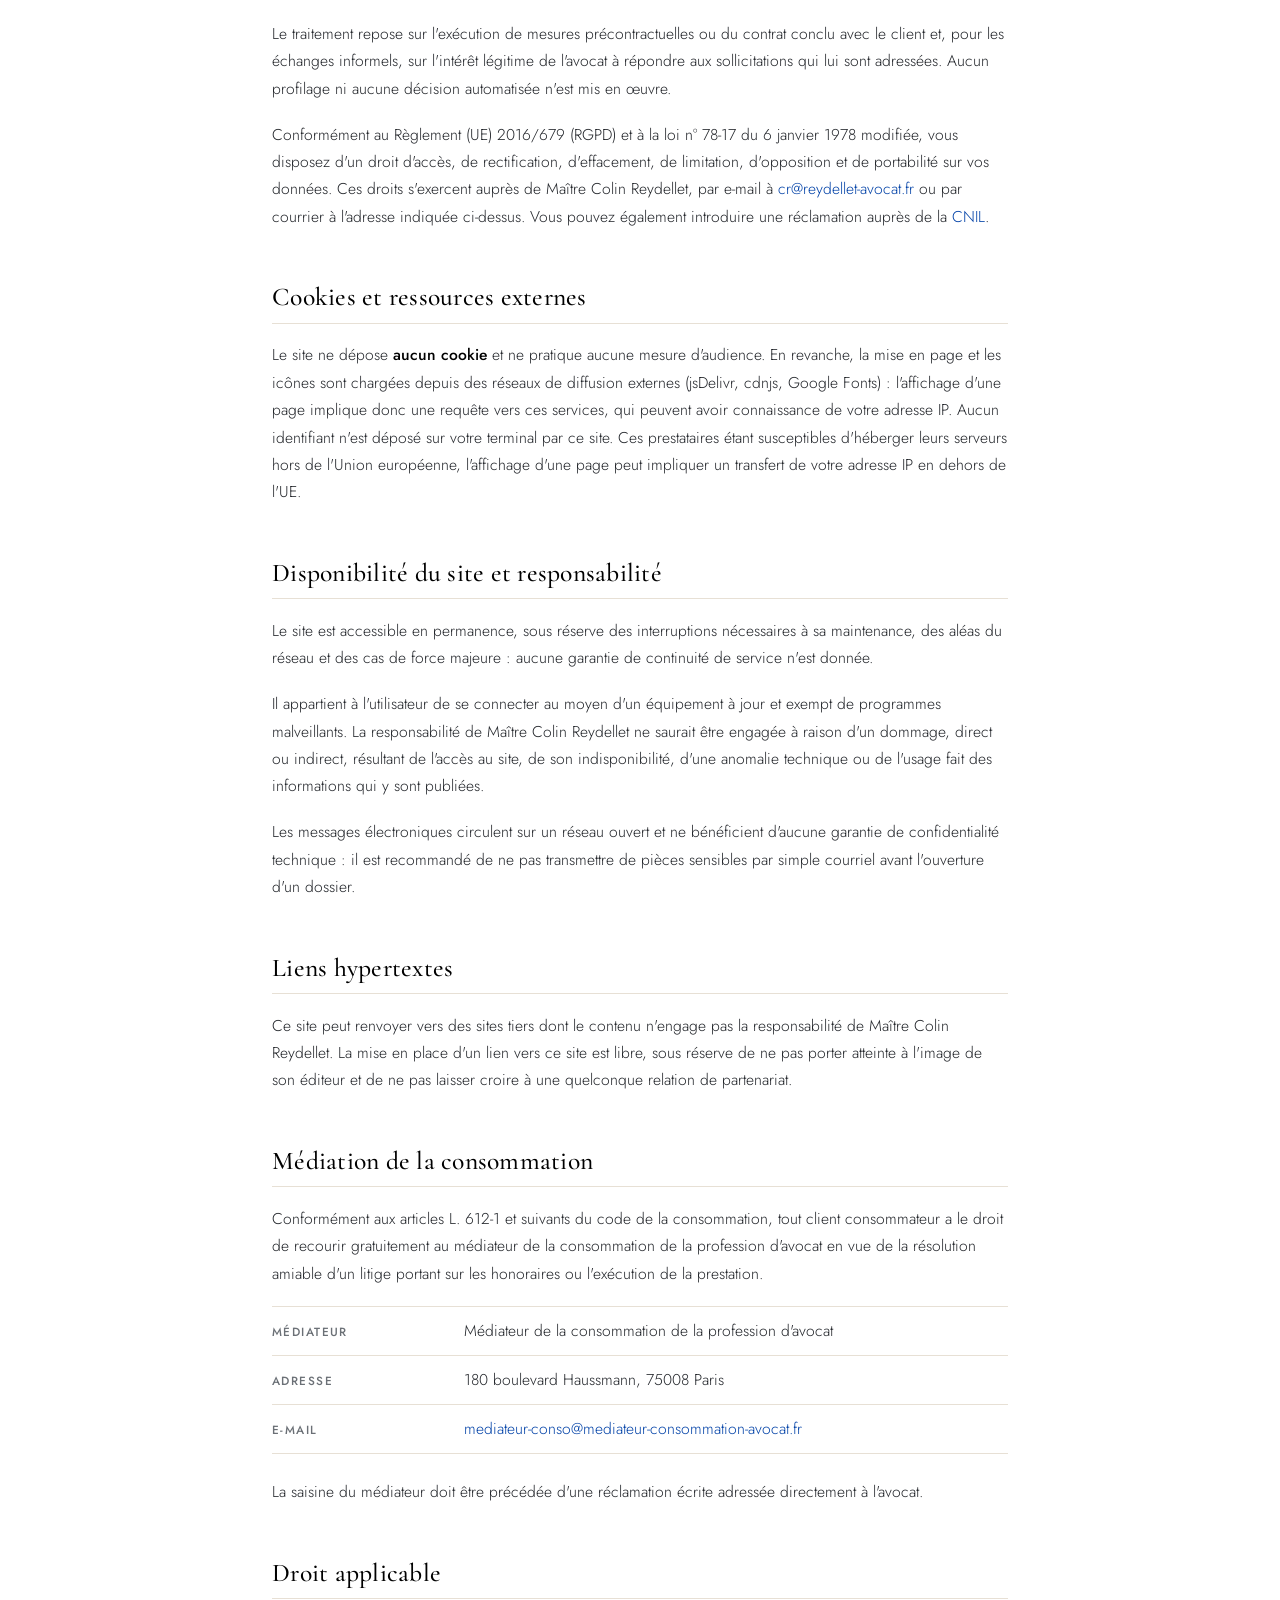
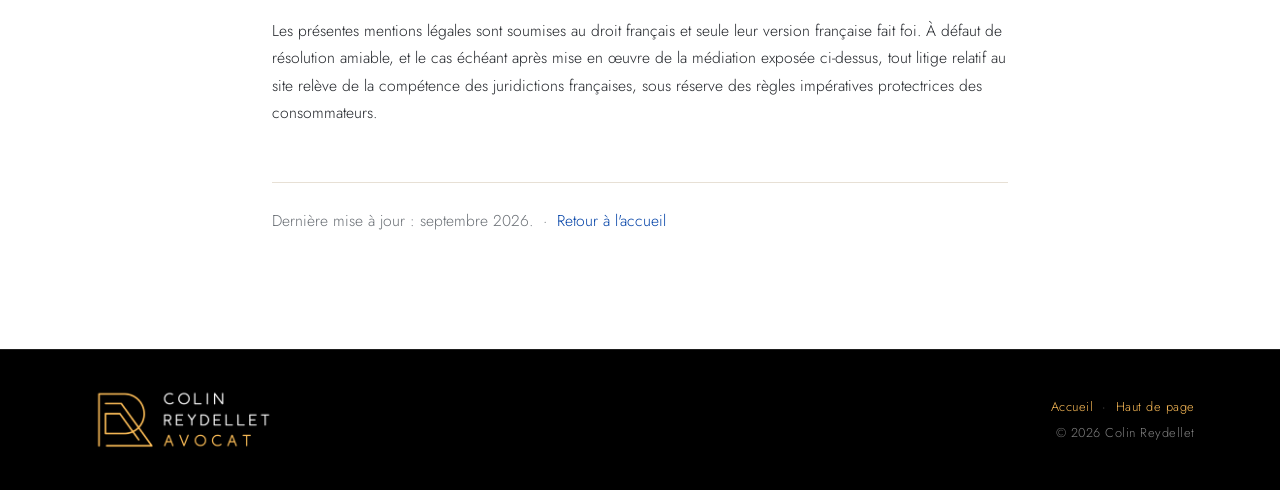
==== commit 911e85c7: "rework mention legal" ====
--- a/mentions-legales.html
+++ b/mentions-legales.html
@@ -106,6 +106,8 @@
             <dt>Barreau</dt>
             <dd>Barreau de Lyon &mdash; Toque 3343</dd>
           </div>
+          <!-- TODO: ajouter le numéro de TVA intracommunautaire et le code APE si
+               l'activité y est assujettie (mentions usuelles au titre de la LCEN). -->
         </dl>
 
         <h3>Directeur de la publication</h3>
@@ -132,6 +134,29 @@
             <dd><a href="https://github.com" target="_blank" rel="noopener">github.com</a></dd>
           </div>
         </dl>
+
+        <h2>Objet du site et conditions d'utilisation</h2>
+        <p>
+          Ce site a pour seul objet de présenter l'activité et les domaines d'intervention
+          de Maître Colin Reydellet. Il constitue une communication professionnelle au sens
+          de l'article&nbsp;15 du décret n°&nbsp;2005-790 du 12&nbsp;août 2005 et de
+          l'article&nbsp;10 du Règlement Intérieur National, à l'exclusion de tout
+          démarchage.
+        </p>
+        <p>
+          Les informations qui y figurent ont une portée générale : elles ne constituent ni
+          une consultation juridique, ni un avis personnalisé, et ne sauraient se substituer
+          à l'examen d'une situation particulière. Le droit et la jurisprudence évoluant,
+          elles sont données sans garantie d'exhaustivité ni d'actualité et peuvent être
+          modifiées à tout moment.
+        </p>
+        <p>
+          Ni la consultation du site, ni l'envoi d'un message, ni un premier échange
+          téléphonique ne créent de relation entre l'avocat et son client : celle-ci ne naît
+          que de l'acceptation expresse du dossier par l'avocat. La navigation sur le site
+          vaut acceptation des présentes mentions légales, susceptibles d'être mises à jour
+          sans préavis.
+        </p>
 
         <h2>Profession réglementée</h2>
         <p>
@@ -144,6 +169,24 @@
           L'autorité de contrôle est l'<strong>Ordre des avocats de Lyon</strong>
           (Palais de Justice, 67 rue Servient, 69003 Lyon).
           Le titre d'avocat a été obtenu en France.
+        </p>
+        <p>
+          Dans l'exercice de sa profession, Maître Colin Reydellet est tenu au respect des
+          principes essentiels rappelés à l'article&nbsp;1.3 du RIN &mdash; dignité,
+          conscience, indépendance, probité, humanité, loyauté, désintéressement,
+          confraternité, délicatesse, modération et courtoisie &mdash; ainsi qu'aux devoirs
+          de compétence, de dévouement, de diligence et de prudence. Ces textes sont
+          consultables sur le site du
+          <a href="https://www.cnb.avocat.fr" target="_blank" rel="noopener">Conseil national des barreaux</a>.
+        </p>
+
+        <h3>Secret professionnel</h3>
+        <p>
+          En application de l'article 66-5 de la loi du 31&nbsp;décembre 1971, le secret
+          professionnel de l'avocat est général, absolu et illimité dans le temps. Il couvre
+          les consultations, les correspondances échangées avec le client, les notes
+          d'entretien et l'ensemble des pièces du dossier, y compris lorsqu'un premier
+          contact reste sans suite.
         </p>
 
         <h3>Assurance de responsabilité civile professionnelle</h3>
@@ -157,6 +200,13 @@
                les ajouter ici (mention usuelle sur les sites d'avocats). -->
         </p>
 
+        <h3>Maniement de fonds</h3>
+        <p>
+          Les fonds, effets ou valeurs reçus pour le compte des clients transitent
+          exclusivement par la Caisse des règlements pécuniaires des avocats (CARPA) de
+          Lyon, qui en assure le contrôle et la traçabilité.
+        </p>
+
         <h2>Propriété intellectuelle</h2>
         <p>
           L'ensemble des éléments composant ce site &mdash; structure, textes, photographies,
@@ -168,6 +218,16 @@
           Toute reproduction, représentation, adaptation ou diffusion, totale ou partielle,
           par quelque procédé que ce soit et sur quelque support que ce soit, au-delà de
           l'usage privé et personnel, est interdite sans autorisation écrite préalable.
+          Toute exploitation non autorisée serait constitutive d'une contrefaçon sanctionnée
+          par les articles L.&nbsp;335-2 et suivants du code de la propriété intellectuelle.
+        </p>
+
+        <h3>Crédits</h3>
+        <p>
+          Les photographies publiées sur ce site sont reproduites avec l'autorisation de
+          leur auteur et ne peuvent être réutilisées sans son accord.
+          <!-- TODO: indiquer le nom du photographe (mention due au titre du droit d'auteur)
+               et, le cas échéant, celui du concepteur du site. -->
         </p>
 
         <h2>Données personnelles</h2>
@@ -182,6 +242,12 @@
           échéant, pour l'ouverture et le suivi de votre dossier. Elles sont conservées
           pendant la durée nécessaire à cette finalité et aux obligations légales de
           conservation applicables à la profession d'avocat.
+        </p>
+        <p>
+          Le traitement repose sur l'exécution de mesures précontractuelles ou du contrat
+          conclu avec le client et, pour les échanges informels, sur l'intérêt légitime de
+          l'avocat à répondre aux sollicitations qui lui sont adressées. Aucun profilage ni
+          aucune décision automatisée n'est mis en œuvre.
         </p>
         <p>
           Conformément au Règlement (UE) 2016/679 (RGPD) et à la loi n°&nbsp;78-17 du
@@ -193,11 +259,6 @@
           réclamation auprès de la
           <a href="https://www.cnil.fr" target="_blank" rel="noopener">CNIL</a>.
         </p>
-        <p>
-          Les échanges couverts par le secret professionnel de l'avocat le demeurent en
-          toutes circonstances.
-        </p>
-
         <h2>Cookies et ressources externes</h2>
         <p>
           Le site ne dépose <strong>aucun cookie</strong> et ne pratique aucune mesure
@@ -205,7 +266,28 @@
           réseaux de diffusion externes (jsDelivr, cdnjs, Google&nbsp;Fonts) : l'affichage
           d'une page implique donc une requête vers ces services, qui peuvent avoir
           connaissance de votre adresse IP. Aucun identifiant n'est déposé sur votre
-          terminal par ce site.
+          terminal par ce site. Ces prestataires étant susceptibles d'héberger leurs
+          serveurs hors de l'Union européenne, l'affichage d'une page peut impliquer un
+          transfert de votre adresse IP en dehors de l'UE.
+        </p>
+
+        <h2>Disponibilité du site et responsabilité</h2>
+        <p>
+          Le site est accessible en permanence, sous réserve des interruptions nécessaires à
+          sa maintenance, des aléas du réseau et des cas de force majeure : aucune garantie
+          de continuité de service n'est donnée.
+        </p>
+        <p>
+          Il appartient à l'utilisateur de se connecter au moyen d'un équipement à jour et
+          exempt de programmes malveillants. La responsabilité de Maître Colin Reydellet ne
+          saurait être engagée à raison d'un dommage, direct ou indirect, résultant de
+          l'accès au site, de son indisponibilité, d'une anomalie technique ou de l'usage
+          fait des informations qui y sont publiées.
+        </p>
+        <p>
+          Les messages électroniques circulent sur un réseau ouvert et ne bénéficient
+          d'aucune garantie de confidentialité technique : il est recommandé de ne pas
+          transmettre de pièces sensibles par simple courriel avant l'ouverture d'un dossier.
         </p>
 
         <h2>Liens hypertextes</h2>
@@ -244,22 +326,17 @@
           directement à l'avocat.
         </p>
 
-        <h2>Informations sur les honoraires</h2>
-        <p>
-          Les honoraires sont fixés en accord avec le client et font l'objet d'une
-          convention écrite préalable, dans les conditions détaillées à la rubrique
-          <a href="index.html#honoraires">Honoraires</a>. Les prestations sont soumises à
-          la TVA au taux en vigueur.
-        </p>
-
         <h2>Droit applicable</h2>
         <p>
-          Les présentes mentions légales sont soumises au droit français. Tout litige
-          relatif au site relève de la compétence des juridictions françaises.
+          Les présentes mentions légales sont soumises au droit français et seule leur
+          version française fait foi. À défaut de résolution amiable, et le cas échéant après
+          mise en œuvre de la médiation exposée ci-dessus, tout litige relatif au site relève
+          de la compétence des juridictions françaises, sous réserve des règles impératives
+          protectrices des consommateurs.
         </p>
 
         <p class="legal-updated">
-          Dernière mise à jour : juillet 2026.
+          Dernière mise à jour : septembre 2026.
           &nbsp;&middot;&nbsp;
           <a href="index.html">Retour à l'accueil</a>
         </p>
--- a/css/style.css
+++ b/css/style.css
@@ -736,20 +736,19 @@
 
 .site-footer {
   background-color: var(--ink);
-  /* no vertical padding: the logo alone sets the height of the band */
-  padding: 0;
+  padding: 1.75rem 0;
   border-top: 1px solid var(--ink-line);
 }
 
 .footer-logo {
   display: block;
-  height: 128px;
+  height: 84px;
   width: auto;
 }
 /* the logo is a block, so text-align cannot centre it when the footer stacks */
 @media (max-width: 767.98px) {
   .site-footer { padding: 2.25rem 0; }
-  .footer-logo { height: 84px; margin: 0 auto; }
+  .footer-logo { height: 64px; margin: 0 auto; }
 }
 
 .footer-social {
